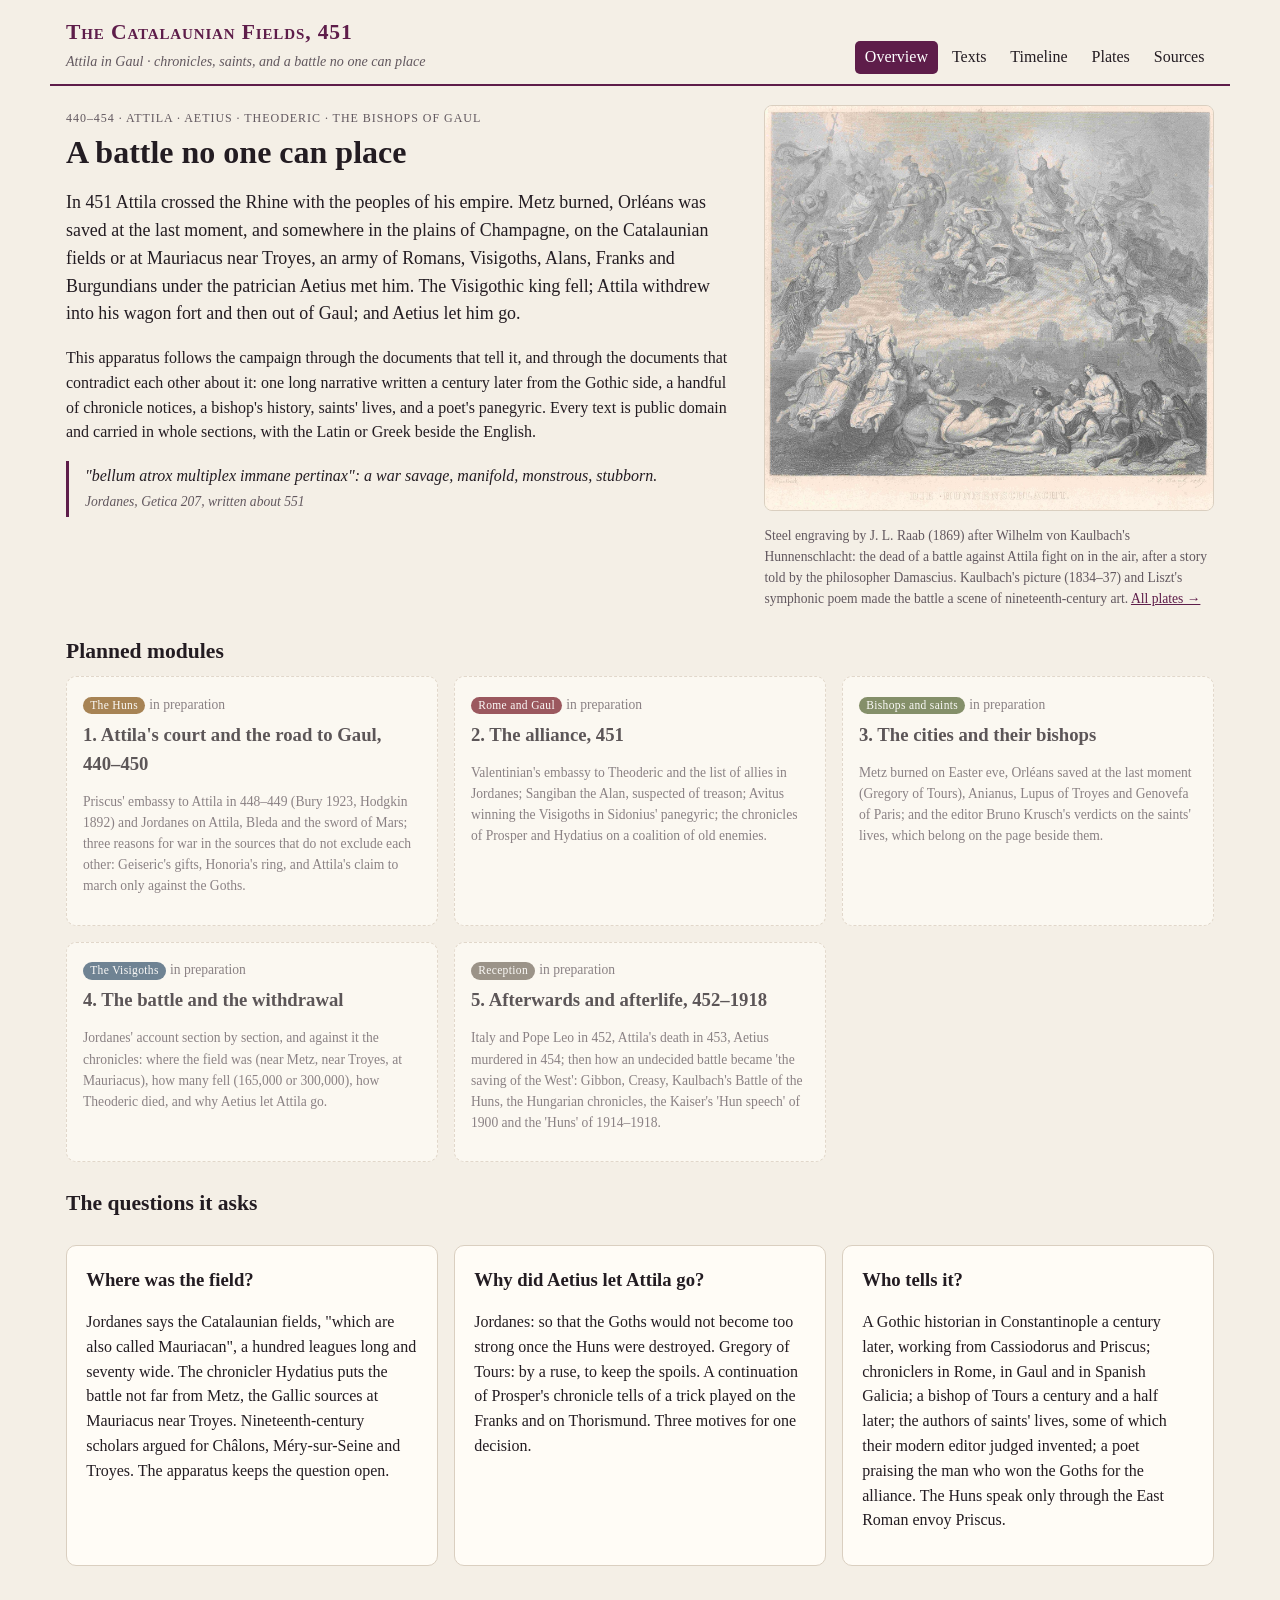
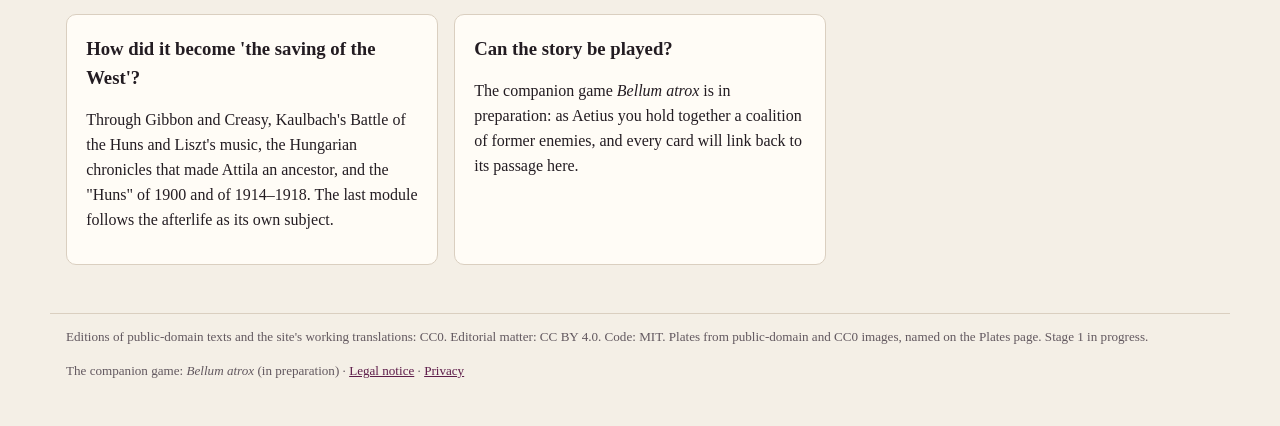
==== index.html @ 0c2cdddf "Scaffold: The Catalaunian Fields, 451 (from the Manzikert apparatus), five planned modules, timeline" ====
<!doctype html>
<html lang="en">
<head>
<meta charset="utf-8">
<meta name="viewport" content="width=device-width, initial-scale=1">
<title>The Catalaunian Fields, 451</title>
<meta name="description" content="A documentary apparatus for Attila's invasion of Gaul and the battle of the Catalaunian Fields (451): public-domain sources in Latin and Greek beside the English, a comparison of the chronicles, a timeline and plates.">
<meta property="og:type" content="website">
<meta property="og:url" content="https://the-catalaunian-fields.netlify.app/">
<meta property="og:image" content="https://the-catalaunian-fields.netlify.app/assets/plates/hunnenschlacht.jpg">
<meta property="og:title" content="The Catalaunian Fields, 451">
<meta property="og:description" content="Attila in Gaul: chronicles, saints, and a battle no one can place.">
<meta name="twitter:card" content="summary_large_image">
<link rel="stylesheet" href="style.css">
<link rel="icon" type="image/jpeg" href="assets/plates/thuroczy_t.jpg">
</head>
<body>
<header class="top">
  <a class="brand" href="#/">
    <strong>The Catalaunian Fields, 451</strong>
    <em>Attila in Gaul · chronicles, saints, and a battle no one can place</em>
  </a>
  <nav>
    <a href="#/">Overview</a>
    <a href="#/texts">Texts</a>
    <a href="#/compare" id="navCompare" hidden>Compare</a>
    <a href="#/timeline">Timeline</a>
    <a href="#/plates">Plates</a>
    <a href="#/sources">Sources</a>
  </nav>
</header>
<main id="view" aria-live="polite"></main>
<footer>
  <p>Editions of public-domain texts and the site's working translations: CC0. Editorial matter: CC BY 4.0. Code: MIT.
  Plates from public-domain and CC0 images, named on the Plates page. Stage 1 in progress.</p>
  <p>The companion game: <em>Bellum atrox</em> (in preparation) · <a href="legal.html#notice">Legal notice</a> · <a href="legal.html#privacy">Privacy</a></p>
</footer>
<script src="app.js"></script>
</body>
</html>
---- style.css ----
:root{
  --paper:#f4efe6; --panel:#fffcf6; --ink:#231c22; --ink2:#62585f; --line:#dacfc0;
  --red:#5e1d4a; --gold:#8a6d2f; --sea:#2f5d62;
  --rome:#7a1f2b; --goths:#3c5a74; --huns:#8a5a1c; --church:#5a6b3a; --reception:#7a7064;
  --serif:"Iowan Old Style","Palatino Linotype",Palatino,"Book Antiqua",Georgia,serif;
}
*{box-sizing:border-box}
body{margin:0; background:var(--paper); color:var(--ink); font-family:var(--serif); line-height:1.55}
a{color:var(--red)}
.top{display:flex; justify-content:space-between; align-items:flex-end; flex-wrap:wrap; gap:.6rem 1.5rem;
  max-width:1180px; margin:0 auto; padding:1rem 16px .6rem; border-bottom:2px solid var(--red)}
.brand{text-decoration:none; color:inherit}
.brand strong{display:block; font-size:1.35rem; color:var(--red); font-variant:small-caps; letter-spacing:.04em}
.brand em{font-size:.88rem; color:var(--ink2)}
.top nav{display:flex; gap:.3rem; flex-wrap:wrap}
.top nav a{text-decoration:none; color:var(--ink); padding:.25rem .6rem; border-radius:5px}
.top nav a.on{background:var(--red); color:#fff}
main{max-width:1180px; margin:0 auto; padding:1.2rem 16px 2rem}
footer{max-width:1180px; margin:0 auto; padding:0 16px 2rem; font-size:.82rem; color:var(--ink2); border-top:1px solid var(--line)}
h1{font-size:2rem; margin:.2rem 0 .6rem; line-height:1.2}
h2{font-size:1.35rem; margin:1.6rem 0 .5rem}
h3{margin:.2rem 0 .3rem}
.lede{font-size:1.12rem; max-width:48rem}
.fine{font-size:.85rem; color:var(--ink2)}
.tag{font-size:.75rem; letter-spacing:.08em; text-transform:uppercase; color:var(--ink2)}
.panel{background:var(--panel); border:1px solid var(--line); border-radius:10px; padding:1rem 1.2rem; margin:1rem 0}
.readable{max-width:44rem}
.grid{display:grid; gap:1rem}
.g2{grid-template-columns:repeat(auto-fill,minmax(300px,1fr))}
.g4{grid-template-columns:repeat(auto-fill,minmax(210px,1fr))}
.card{background:var(--panel); border:1px solid var(--line); border-radius:10px; padding:.9rem 1rem; text-decoration:none; color:inherit; display:block}
a.card:hover{border-color:var(--red)}
.card.planned{opacity:.72; border-style:dashed}
.side{display:inline-block; font-size:.72rem; padding:0 .45rem; border-radius:99px; color:#fff; letter-spacing:.03em}
.side.rome{background:var(--rome)} .side.goths{background:var(--goths)} .side.huns{background:var(--huns)} .side.church{background:var(--church)}
.side.reception{background:var(--reception)}
.hero{display:grid; grid-template-columns:minmax(0,1.5fr) minmax(0,1fr); gap:1.5rem; align-items:start}
.hero img{width:100%; border-radius:8px; border:1px solid var(--line)}
figure{margin:0}
figcaption{font-size:.85rem; color:var(--ink2); margin-top:.4rem}
.quote{border-left:3px solid var(--red); padding:.2rem 0 .2rem 1rem; margin:1rem 0; font-style:italic}
/* reader */
.toc{display:flex; flex-wrap:wrap; gap:.4rem; margin:.6rem 0 1rem}
.toc a{border:1px solid var(--line); border-radius:6px; padding:.2rem .6rem; text-decoration:none; color:var(--ink); background:var(--panel); font-size:.9rem}
.toc a.on{border-color:var(--red); background:var(--red); color:#fff}
.langbar{display:flex; gap:.3rem; margin:.4rem 0 1rem}
.langbar button{font:inherit; font-size:.85rem; background:var(--panel); border:1px solid var(--line); border-radius:6px; padding:.2rem .7rem; cursor:pointer}
.langbar button.on{background:var(--ink); color:var(--paper); border-color:var(--ink)}
.unit{display:grid; grid-template-columns:4.6rem minmax(0,1fr); gap:.3rem .8rem; padding:.55rem 0; border-bottom:1px dotted var(--line)}
.unit .num{font-size:.78rem; color:var(--ink2); text-align:right; padding-top:.2rem}
.unit .num a{color:inherit; text-decoration:none}
.unit .pg{display:block; font-size:.7rem; line-height:1.25; margin-top:.3rem; color:var(--ink2); opacity:.85}
.unit.hl{background:#efdfe6}
.unit .cols{display:grid; grid-template-columns:1fr 1fr; gap:1.2rem}
.unit .cols.one{grid-template-columns:1fr}
.unit .orig{color:var(--ink2)}
.unit .orig[lang=grc]{font-family:"Gentium Plus","Gentium Book Plus","Palatino Linotype","GFS Didot","Times New Roman",serif; color:var(--ink); font-size:1.02em; line-height:1.6}
.unit.label .text{font-variant:small-caps; letter-spacing:.03em; font-weight:600; color:var(--red)}
.unit h4{margin:0 0 .3rem; font-size:.95rem; color:var(--red)}
.unit .text,.unit .orig{white-space:pre-line}
.unit .orig[dir=rtl]{font-family:"Traditional Arabic","Sakkal Majalla","Noto Naskh Arabic","Geeza Pro",serif; font-size:1.3em; line-height:1.9; color:var(--ink)}
.unit .translit{margin-top:.5rem; font-size:.88em; font-style:italic; color:var(--ink2)}
.note{grid-column:2; font-size:.84rem; color:var(--ink2); border-left:2px solid var(--gold); padding-left:.6rem}
.hinweis{font-size:.9rem}
/* timeline */
.tl{position:relative; margin:1rem 0 0 .6rem; padding-left:1.4rem; border-left:2px solid var(--line)}
.st{position:relative; margin:0 0 1.2rem; display:grid; grid-template-columns:minmax(0,1fr) 140px; gap:1rem; align-items:start}
.st::before{content:""; position:absolute; left:-1.95rem; top:.35rem; width:12px; height:12px; border-radius:50%; background:var(--c,var(--ink)); border:2px solid var(--paper)}
.st .d{font-size:.82rem; color:var(--ink2)}
.st img{width:140px; border-radius:6px; border:1px solid var(--line)}
.st p{margin:.2rem 0}
.legend{display:flex; flex-wrap:wrap; gap:.4rem}
/* plates */
.plate img{width:100%; border-radius:6px; border:1px solid var(--line); background:#fff}
.lightbox{position:fixed; inset:0; background:rgba(20,16,12,.85); display:flex; align-items:center; justify-content:center; padding:16px; z-index:10}
.lightbox img{max-width:100%; max-height:86vh; border-radius:6px}
.lightbox .cap{color:#f5efe2; max-width:44rem; font-size:.9rem; margin-top:.6rem}
.lightbox figure{text-align:center}
/* compare */
.cmp{display:grid; gap:1rem; margin-top:1rem}
.cmp.n2{grid-template-columns:1fr 1fr}
.cmp.n3{grid-template-columns:repeat(3,minmax(0,1fr))}
.cmp.n4{grid-template-columns:1fr 1fr}
.voice{background:var(--panel); border:1px solid var(--line); border-radius:10px; padding:.8rem 1rem}
.vhead{border-bottom:1px solid var(--line); padding-bottom:.5rem; margin-bottom:.5rem}
.vunit{margin:.7rem 0}
.vunit .text{white-space:pre-line}
@media (max-width:760px){
  .cmp.n2,.cmp.n3,.cmp.n4{grid-template-columns:1fr}
  .hero{grid-template-columns:1fr}
  .unit .cols{grid-template-columns:1fr}
  .st{grid-template-columns:1fr}
  .st img{width:110px}
  h1{font-size:1.6rem}
}
@media (prefers-color-scheme: dark){
  :root:not([data-theme="light"]){--paper:#1c171b; --panel:#262026; --ink:#ece4ea; --ink2:#b3a8b0; --line:#43383f; --red:#d59ac2}
  :root:not([data-theme="light"]) .unit.hl{background:#3a2a35}
  :root:not([data-theme="light"]) .top nav a.on, :root:not([data-theme="light"]) .toc a.on{color:#1c171b}
}
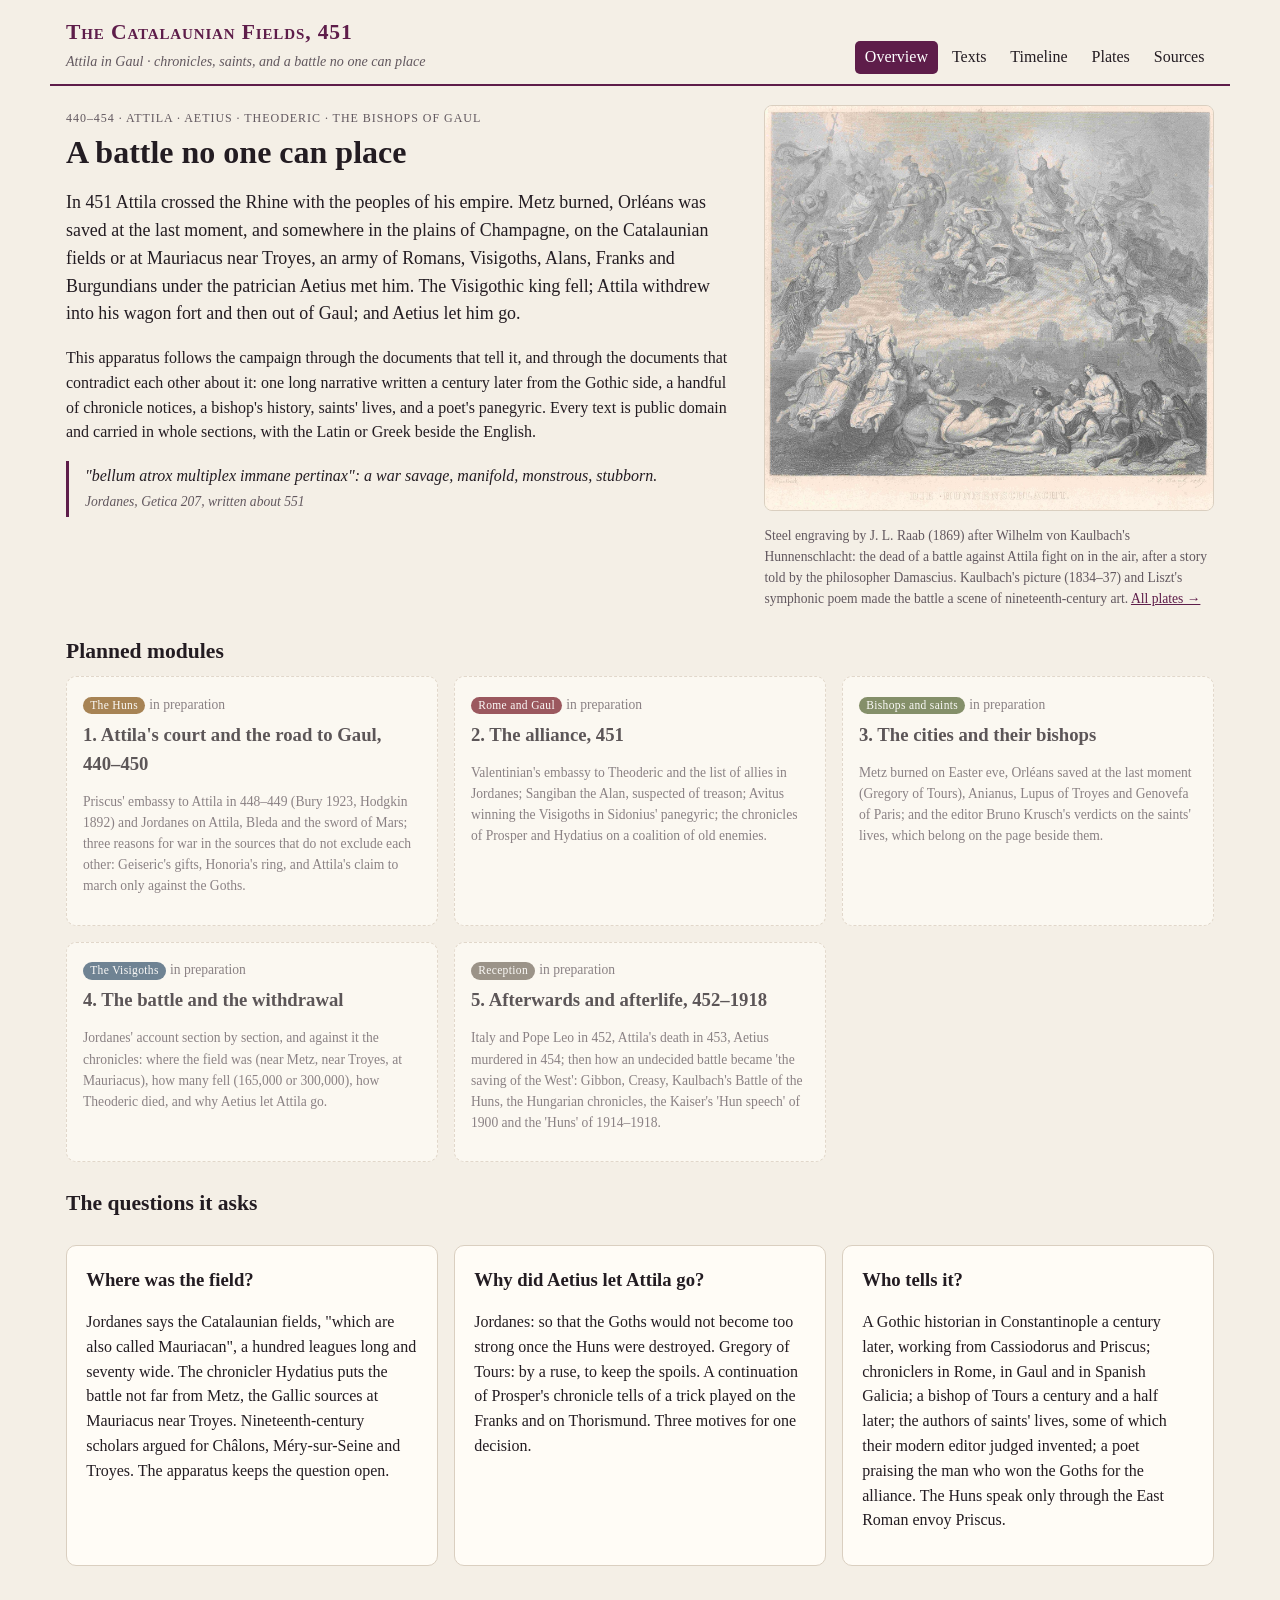
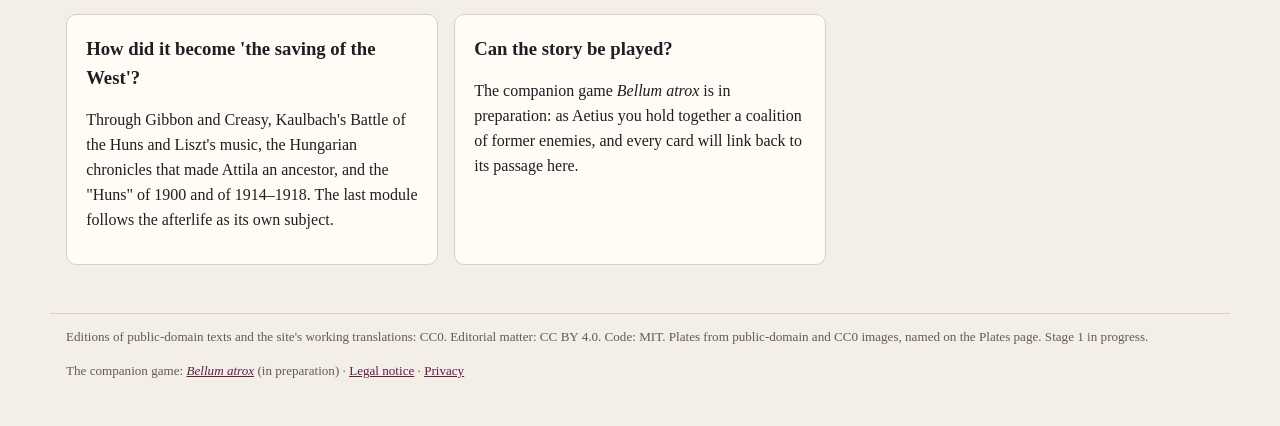
==== commit 008c1743: "Footer links the game placeholder Co-Authored-By: Claude Opus 5.5 <noreply@anthropic.com>" ====
--- a/index.html
+++ b/index.html
@@ -33,7 +33,7 @@
 <footer>
   <p>Editions of public-domain texts and the site's working translations: CC0. Editorial matter: CC BY 4.0. Code: MIT.
   Plates from public-domain and CC0 images, named on the Plates page. Stage 1 in progress.</p>
-  <p>The companion game: <em>Bellum atrox</em> (in preparation) · <a href="legal.html#notice">Legal notice</a> · <a href="legal.html#privacy">Privacy</a></p>
+  <p>The companion game: <a href="https://bellum-atrox.netlify.app/" target="_blank" rel="noopener"><em>Bellum atrox</em></a> (in preparation) · <a href="legal.html#notice">Legal notice</a> · <a href="legal.html#privacy">Privacy</a></p>
 </footer>
 <script src="app.js"></script>
 </body>
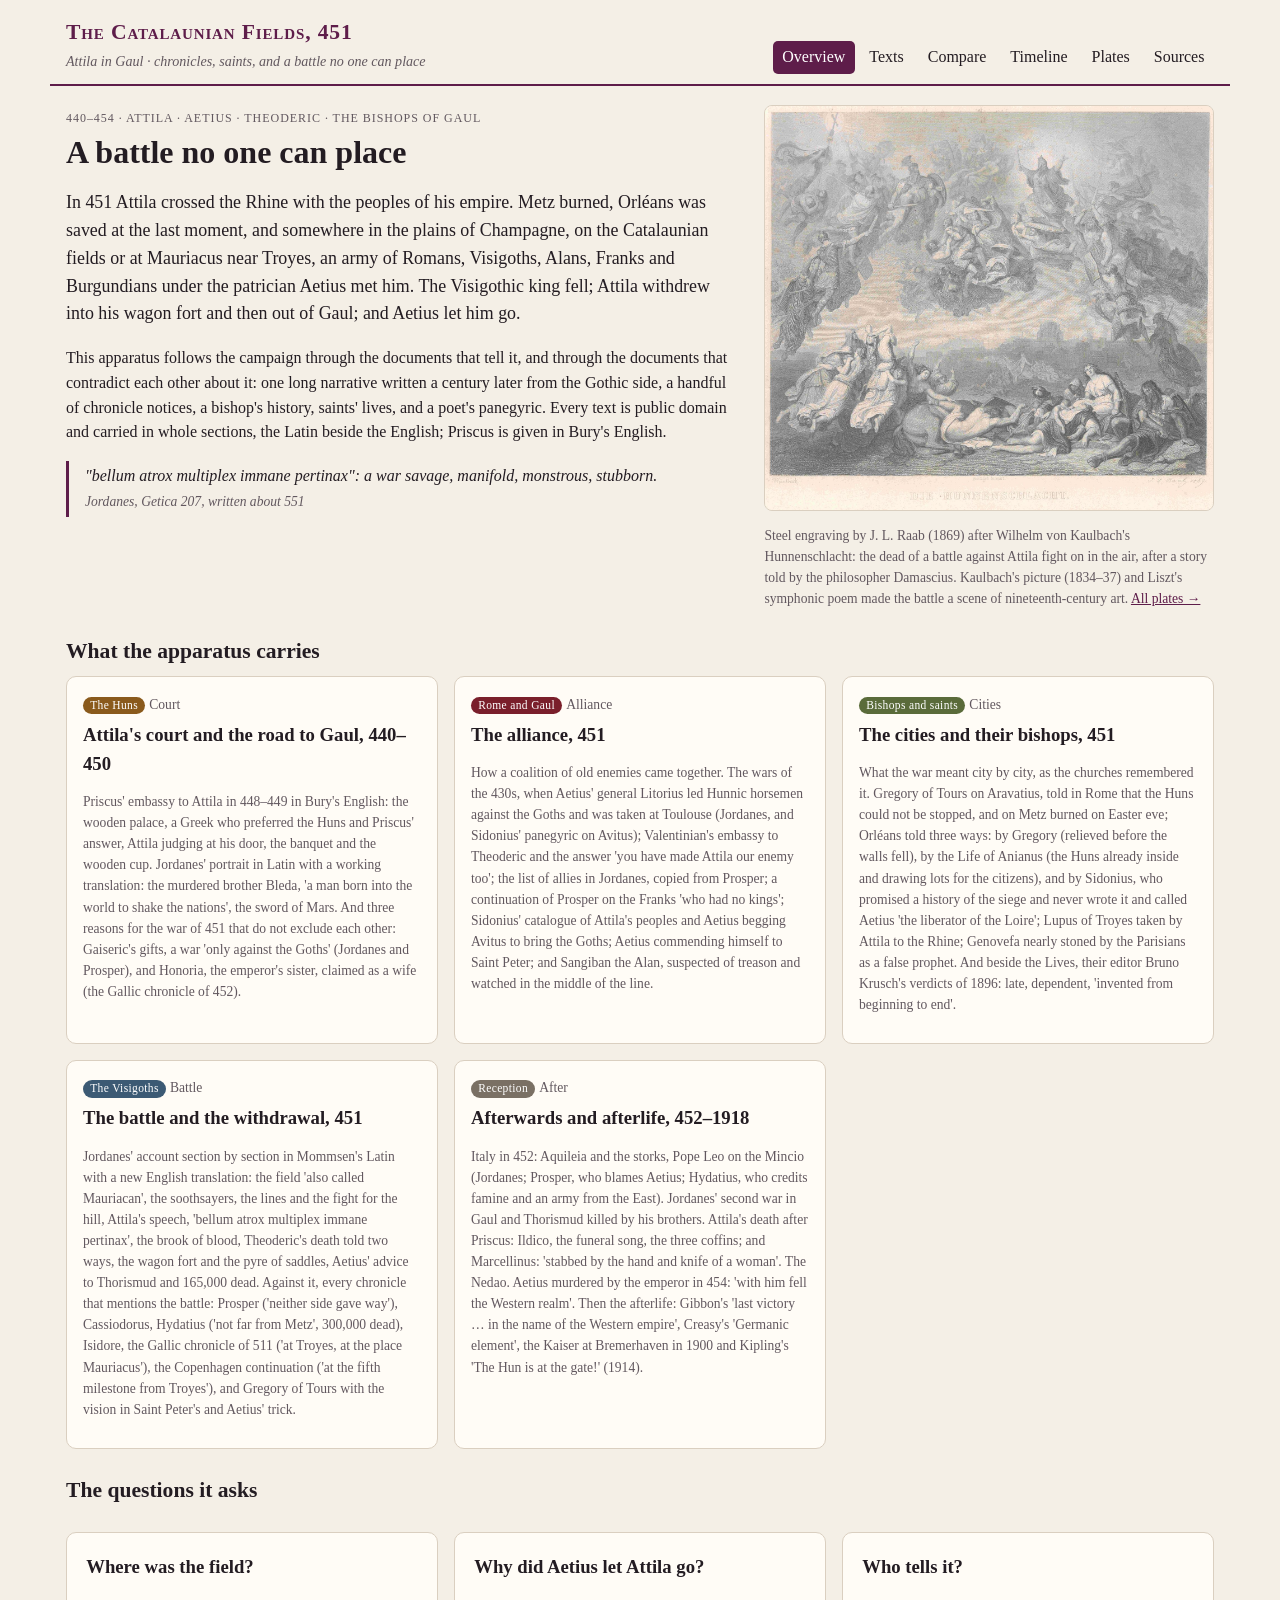
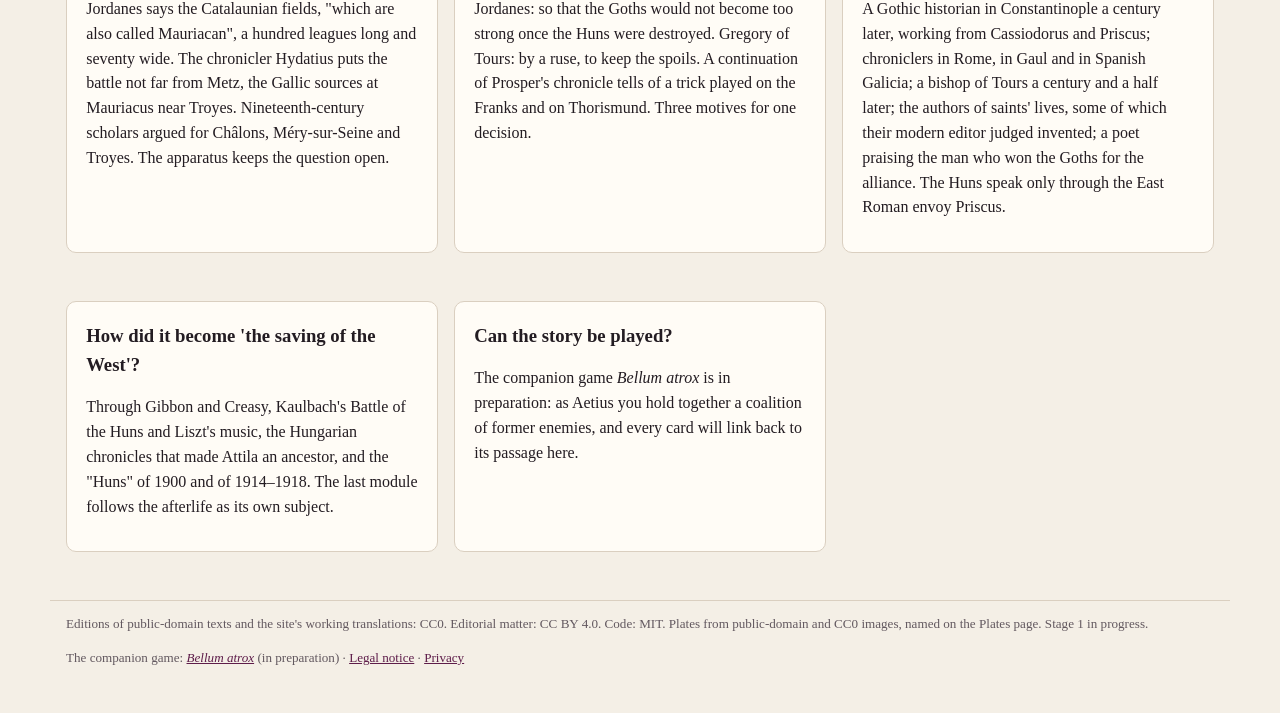
==== commit 1ac404d9: "Prepare Zenodo release: .zenodo.json, CITATION.cff, README; correct self-descriptions (no Greek of P" ====
--- a/index.html
+++ b/index.html
@@ -4,7 +4,7 @@
 <meta charset="utf-8">
 <meta name="viewport" content="width=device-width, initial-scale=1">
 <title>The Catalaunian Fields, 451</title>
-<meta name="description" content="A documentary apparatus for Attila's invasion of Gaul and the battle of the Catalaunian Fields (451): public-domain sources in Latin and Greek beside the English, a comparison of the chronicles, a timeline and plates.">
+<meta name="description" content="A documentary apparatus for Attila's invasion of Gaul and the battle of the Catalaunian Fields (451): public-domain sources, the Latin beside the English, a comparison of the chronicles, a timeline and plates.">
 <meta property="og:type" content="website">
 <meta property="og:url" content="https://the-catalaunian-fields.netlify.app/">
 <meta property="og:image" content="https://the-catalaunian-fields.netlify.app/assets/plates/hunnenschlacht.jpg">
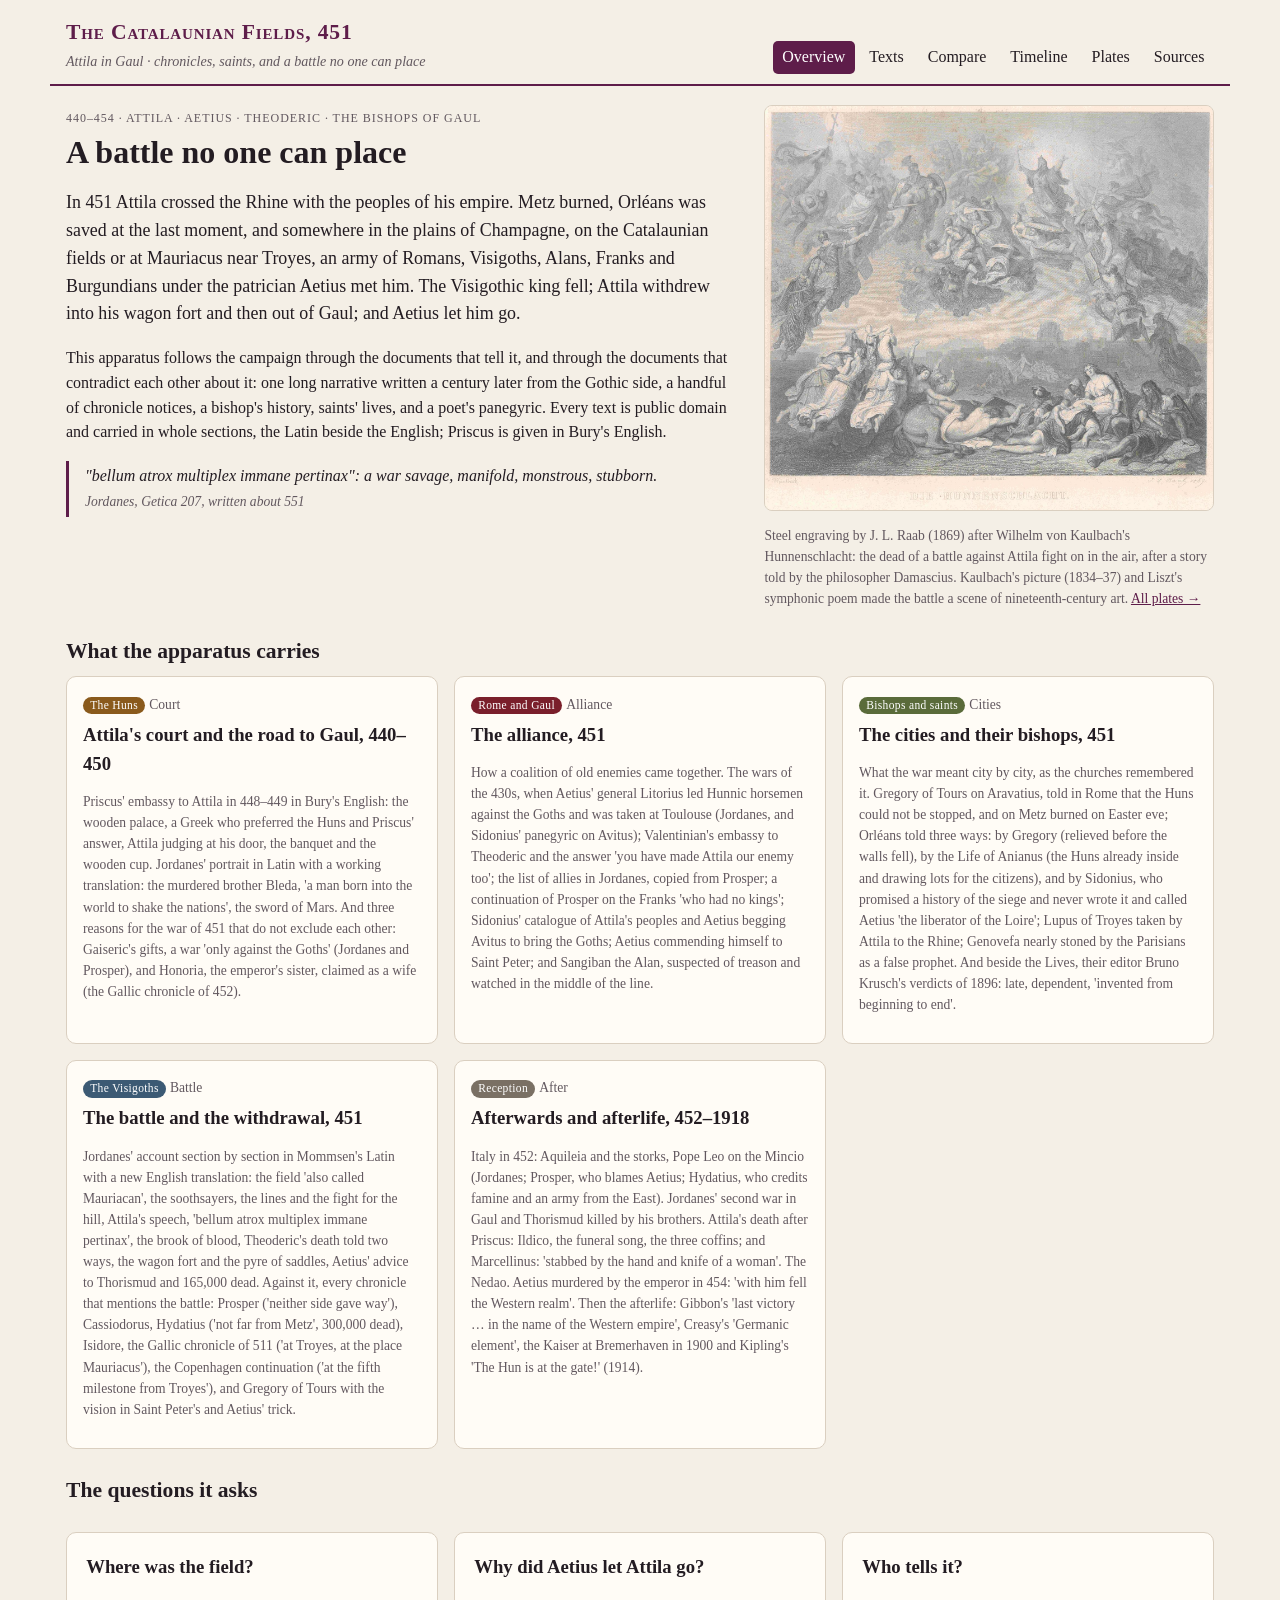
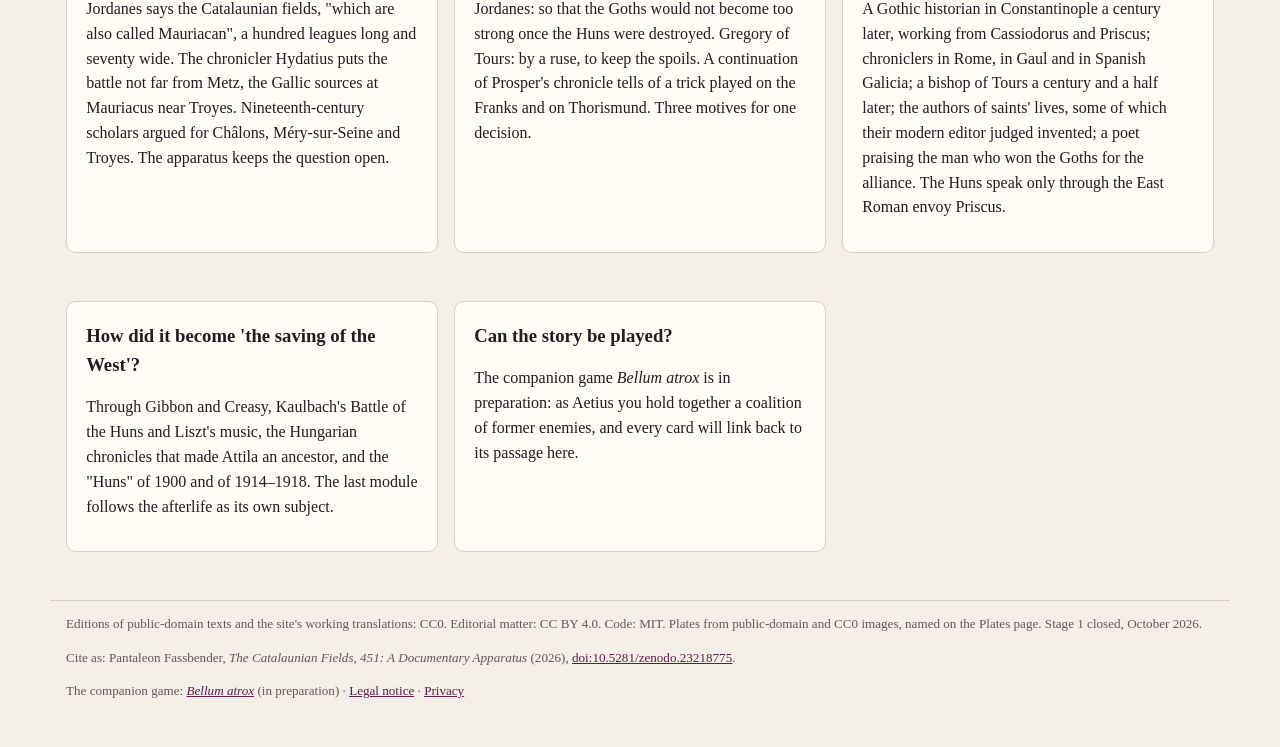
==== commit d8fffefa: "DOI 10.5281/zenodo.23218775 (v1.0.0 10.5281/zenodo.23218776): README, CITATION.cff, footer; stage 1 " ====
--- a/index.html
+++ b/index.html
@@ -32,7 +32,8 @@
 <main id="view" aria-live="polite"></main>
 <footer>
   <p>Editions of public-domain texts and the site's working translations: CC0. Editorial matter: CC BY 4.0. Code: MIT.
-  Plates from public-domain and CC0 images, named on the Plates page. Stage 1 in progress.</p>
+  Plates from public-domain and CC0 images, named on the Plates page. Stage 1 closed, October 2026.</p>
+  <p>Cite as: Pantaleon Fassbender, <em>The Catalaunian Fields, 451: A Documentary Apparatus</em> (2026), <a href="https://doi.org/10.5281/zenodo.23218775">doi:10.5281/zenodo.23218775</a>.</p>
   <p>The companion game: <a href="https://bellum-atrox.netlify.app/" target="_blank" rel="noopener"><em>Bellum atrox</em></a> (in preparation) · <a href="legal.html#notice">Legal notice</a> · <a href="legal.html#privacy">Privacy</a></p>
 </footer>
 <script src="app.js"></script>
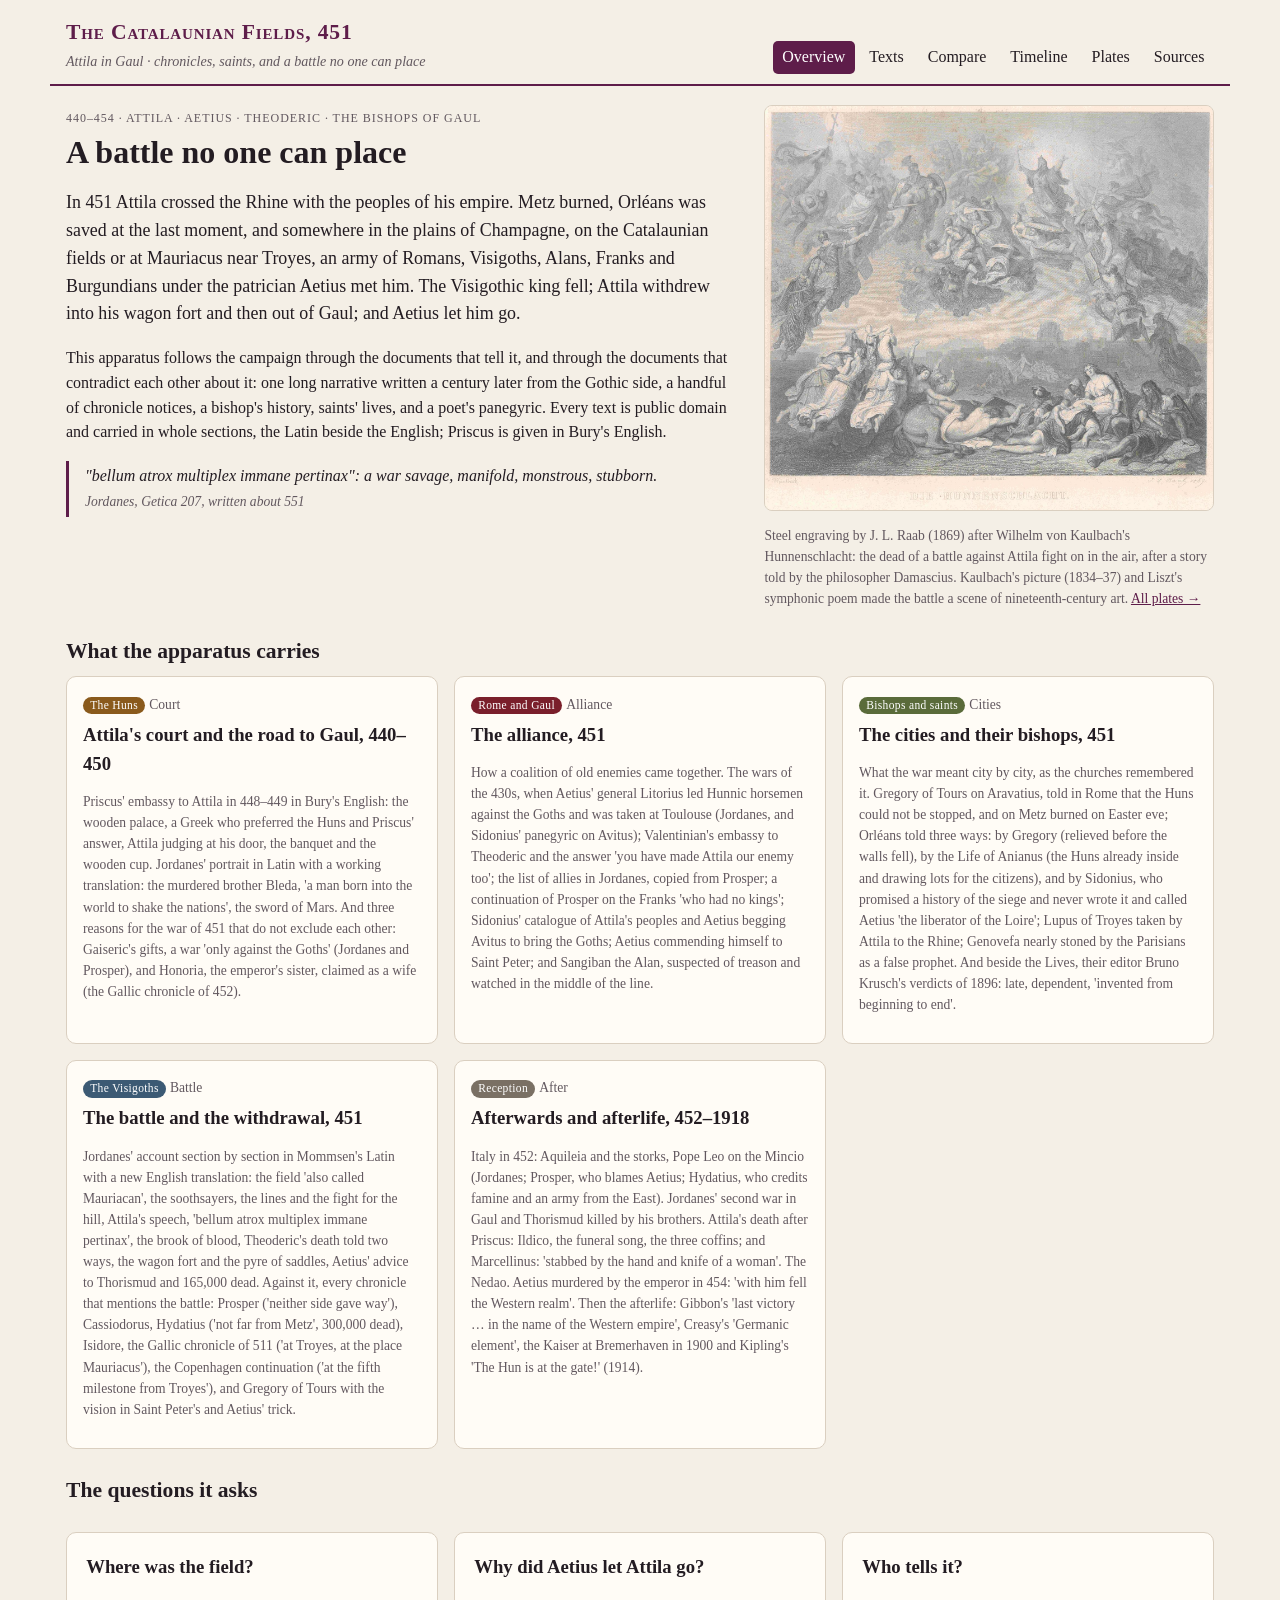
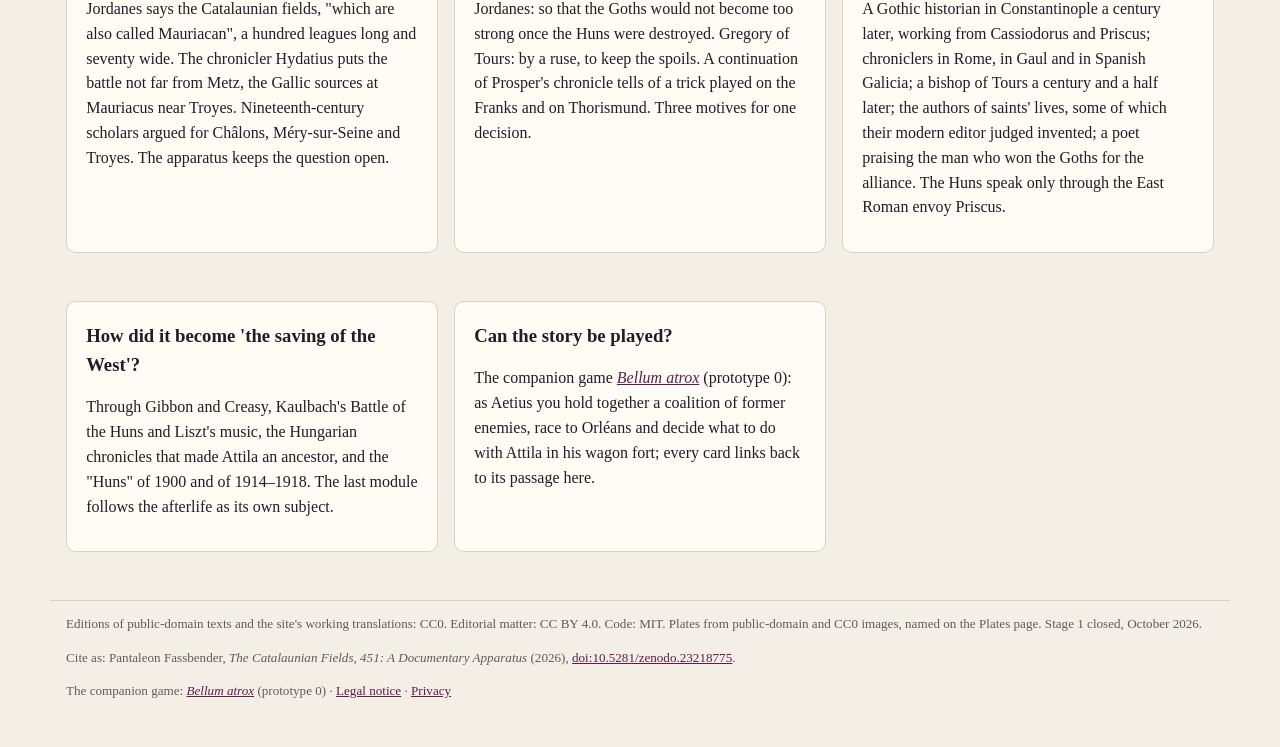
==== commit acc4606d: "Link the companion game, prototype 0 Co-Authored-By: Claude Opus 5.5 <noreply@anthropic.com>" ====
--- a/index.html
+++ b/index.html
@@ -34,7 +34,7 @@
   <p>Editions of public-domain texts and the site's working translations: CC0. Editorial matter: CC BY 4.0. Code: MIT.
   Plates from public-domain and CC0 images, named on the Plates page. Stage 1 closed, October 2026.</p>
   <p>Cite as: Pantaleon Fassbender, <em>The Catalaunian Fields, 451: A Documentary Apparatus</em> (2026), <a href="https://doi.org/10.5281/zenodo.23218775">doi:10.5281/zenodo.23218775</a>.</p>
-  <p>The companion game: <a href="https://bellum-atrox.netlify.app/" target="_blank" rel="noopener"><em>Bellum atrox</em></a> (in preparation) · <a href="legal.html#notice">Legal notice</a> · <a href="legal.html#privacy">Privacy</a></p>
+  <p>The companion game: <a href="https://bellum-atrox.netlify.app/" target="_blank" rel="noopener"><em>Bellum atrox</em></a> (prototype 0) · <a href="legal.html#notice">Legal notice</a> · <a href="legal.html#privacy">Privacy</a></p>
 </footer>
 <script src="app.js"></script>
 </body>
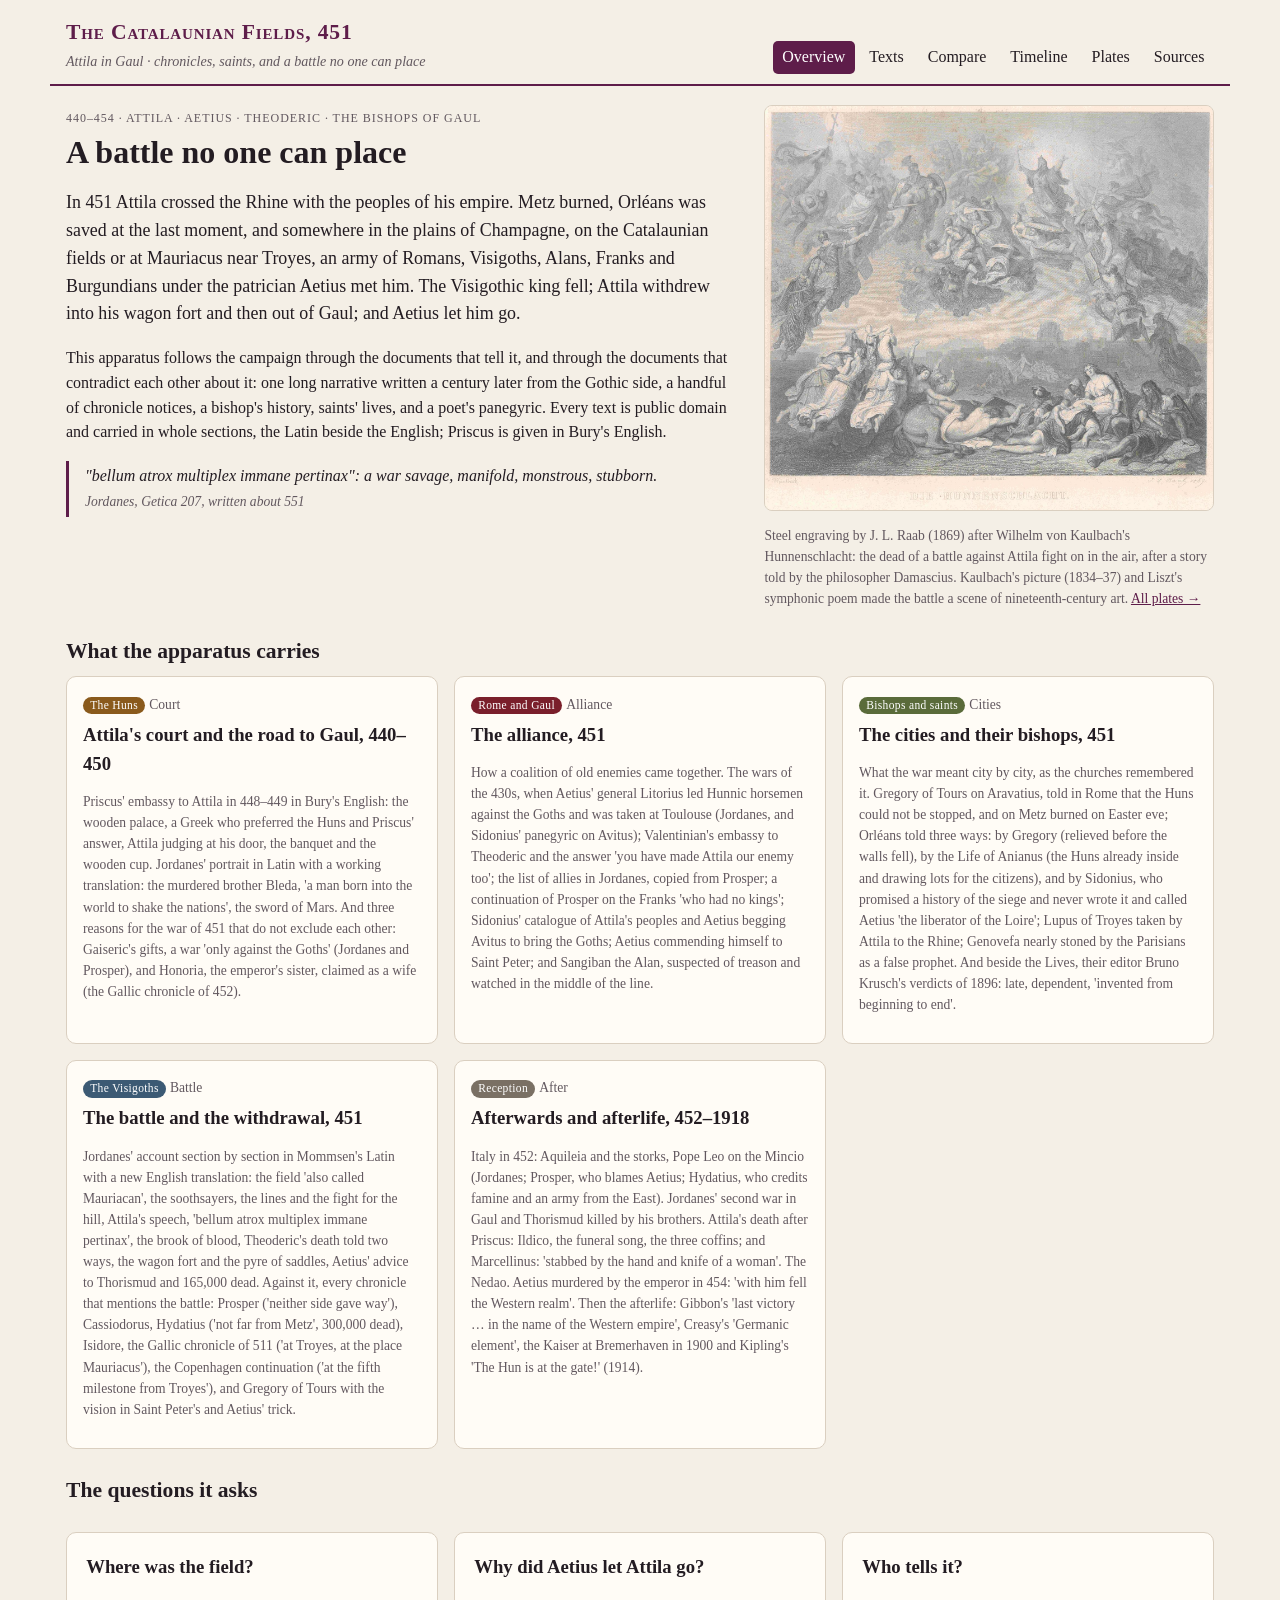
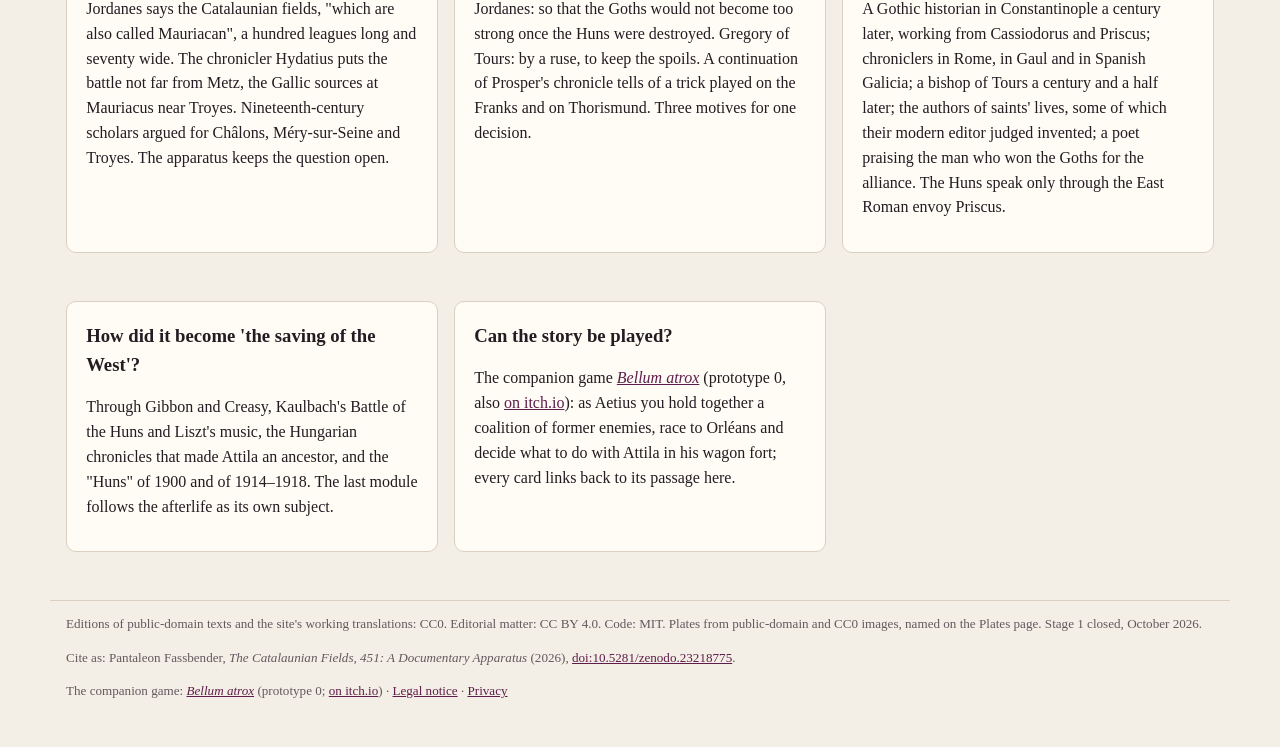
==== commit 6c89514b: "Link the itch.io page of Bellum atrox Co-Authored-By: Claude Opus 5.5 <noreply@anthropic.com>" ====
--- a/index.html
+++ b/index.html
@@ -34,7 +34,7 @@
   <p>Editions of public-domain texts and the site's working translations: CC0. Editorial matter: CC BY 4.0. Code: MIT.
   Plates from public-domain and CC0 images, named on the Plates page. Stage 1 closed, October 2026.</p>
   <p>Cite as: Pantaleon Fassbender, <em>The Catalaunian Fields, 451: A Documentary Apparatus</em> (2026), <a href="https://doi.org/10.5281/zenodo.23218775">doi:10.5281/zenodo.23218775</a>.</p>
-  <p>The companion game: <a href="https://bellum-atrox.netlify.app/" target="_blank" rel="noopener"><em>Bellum atrox</em></a> (prototype 0) · <a href="legal.html#notice">Legal notice</a> · <a href="legal.html#privacy">Privacy</a></p>
+  <p>The companion game: <a href="https://bellum-atrox.netlify.app/" target="_blank" rel="noopener"><em>Bellum atrox</em></a> (prototype 0; <a href="https://leofassb.itch.io/bellum-atrox" target="_blank" rel="noopener">on itch.io</a>) · <a href="legal.html#notice">Legal notice</a> · <a href="legal.html#privacy">Privacy</a></p>
 </footer>
 <script src="app.js"></script>
 </body>
